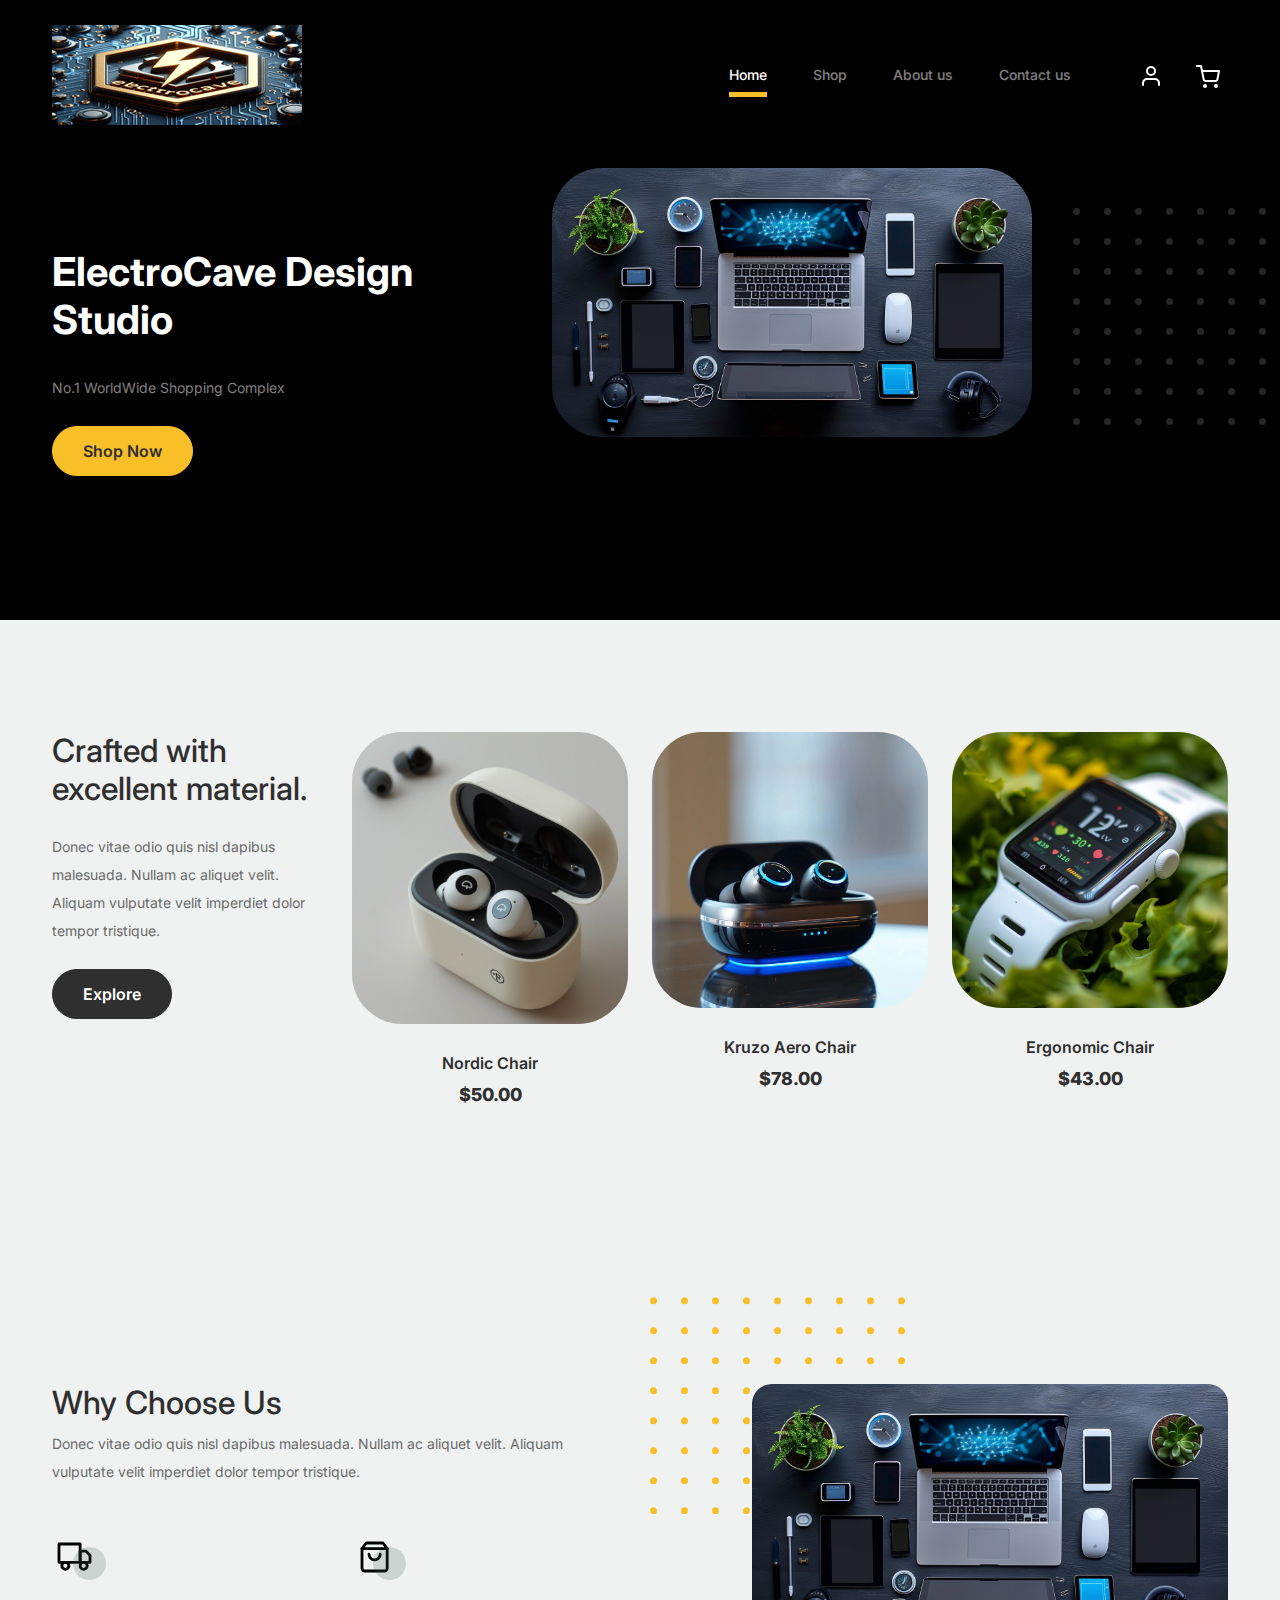
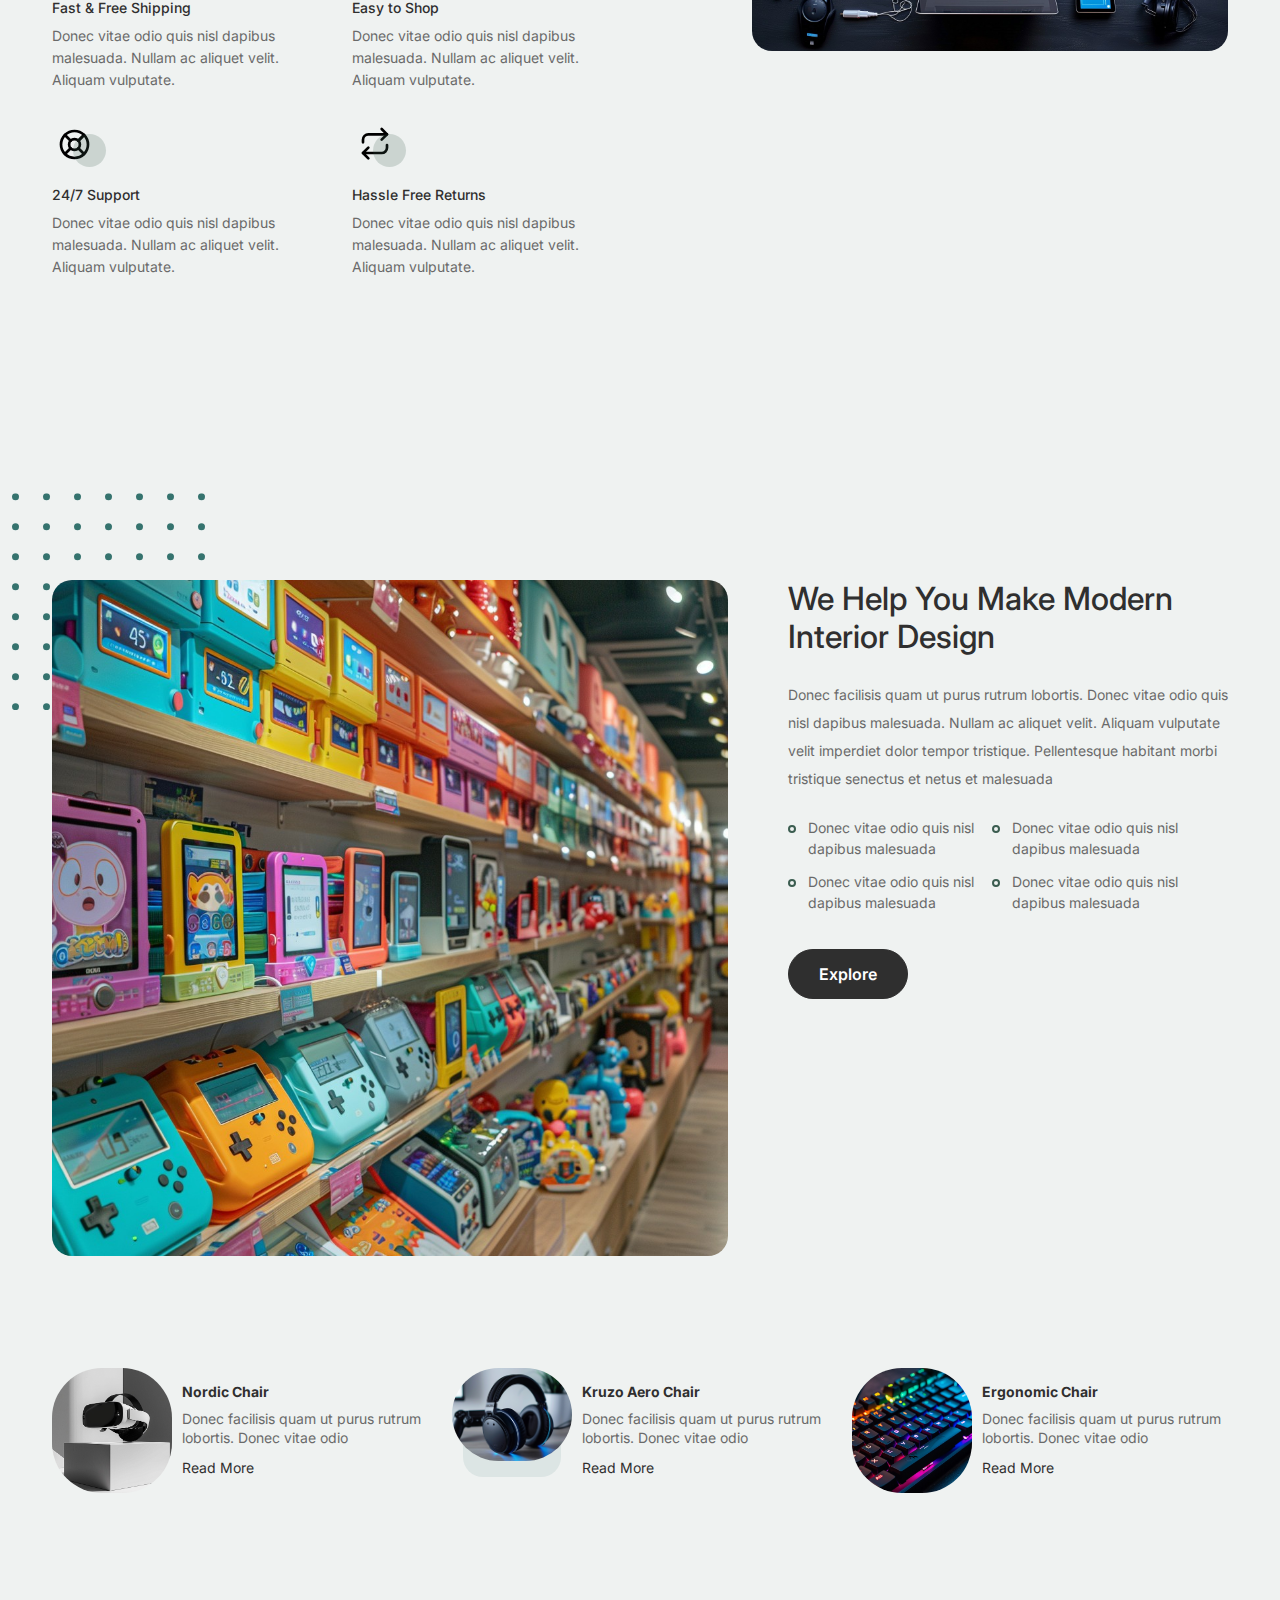
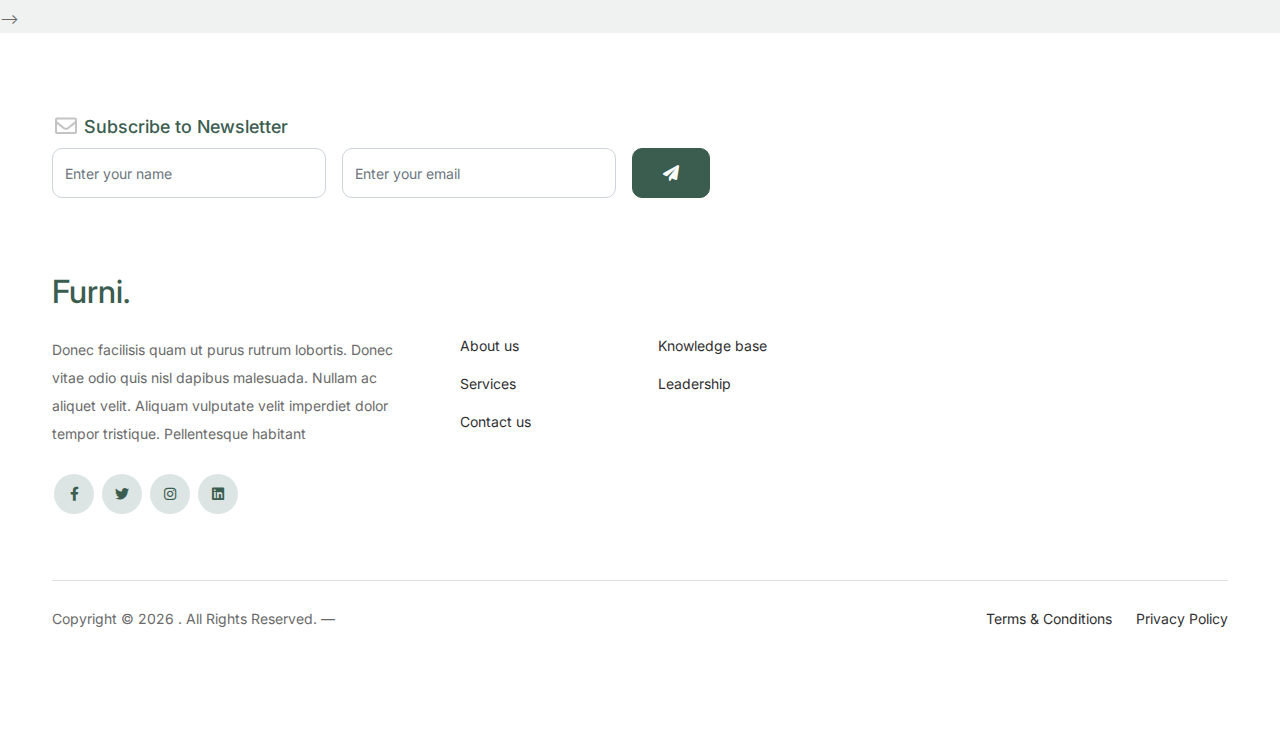
==== index.html @ b856b3a2 "New Commit" ====
<!DOCTYPE html>
<html lang="en">
  <head>
    <meta charset="utf-8" />
    <meta
      name="viewport"
      content="width=device-width, initial-scale=1, shrink-to-fit=no"
    />
    <meta name="author" content="Untree.co" />
    <link rel="shortcut icon" href="favicon.png" />

    <meta name="description" content="" />
    <meta name="keywords" content="bootstrap, bootstrap4" />

    <!-- Bootstrap CSS -->
    <link href="css/bootstrap.min.css" rel="stylesheet" />
    <link
      href="https://cdnjs.cloudflare.com/ajax/libs/font-awesome/6.0.0-beta3/css/all.min.css"
      rel="stylesheet"
    />
    <link href="css/tiny-slider.css" rel="stylesheet" />
    <link href="css/style.css" rel="stylesheet" />
    <title>
      Furni Free Bootstrap 5 Template for Furniture and Interior Design Websites
      by Untree.co
    </title>
  </head>

  <body>
    <!-- Start Header/Navigation -->
    <nav
      class="custom-navbar navbar navbar navbar-expand-md navbar-dark bg-white"
      arial-label="Furni navigation bar"
    >
      <div class="container">
        <a class="navbar-brand" href="index.html"
          ><img src="pimages/logo.gif" alt="logo"
        /></a>
        <!-- <a class="navbar-brand" href="index.html">Furni<span>.</span></a> -->

        <button
          class="navbar-toggler"
          type="button"
          data-bs-toggle="collapse"
          data-bs-target="#navbarsFurni"
          aria-controls="navbarsFurni"
          aria-expanded="false"
          aria-label="Toggle navigation"
        >
          <span class="navbar-toggler-icon"></span>
        </button>

        <div class="collapse navbar-collapse" id="navbarsFurni">
          <ul class="custom-navbar-nav navbar-nav ms-auto mb-2 mb-md-0">
            <li class="nav-item active">
              <a class="nav-link" href="index.html">Home</a>
            </li>
            <li><a class="nav-link" href="shop.html">Shop</a></li>
            <li><a class="nav-link" href="about.html">About us</a></li>

            <li><a class="nav-link" href="contact.html">Contact us</a></li>
          </ul>

          <ul class="custom-navbar-cta navbar-nav mb-2 mb-md-0 ms-5">
            <li>
              <a class="nav-link" href="login_signup.html"
                ><img src="images/user.svg"
              /></a>
            </li>
            <li>
              <a class="nav-link" href="cart.html"
                ><img src="images/cart.svg"
              /></a>
            </li>
          </ul>
        </div>
      </div>
    </nav>
    <!-- End Header/Navigation -->

    <!-- Start Hero Section -->
    <div class="hero">
      <div class="container">
        <div class="row justify-content-between">
          <div class="col-lg-5">
            <div class="intro-excerpt">
              <h1>ElectroCave <span clsas="d-block">Design Studio</span></h1>
              <p class="mb-4">No.1 WorldWide Shopping Complex</p>
              <p>
                <a href="shop.html" class="btn btn-secondary me-2">Shop Now</a>
                <!-- <a href="#" class="btn btn-white-outline">Explore</a> -->
              </p>
            </div>
          </div>
          <div class="col-lg-7">
            <div class="hero-img-wrap">
              <img
                src="pimages/StockCake-Tech Gadget Array_1724185219.jpg"
                class="img-fluid"
              />
            </div>
          </div>
        </div>
      </div>
    </div>
    <!-- End Hero Section -->

    <!-- Start Product Section -->
    <div class="product-section">
      <div class="container">
        <div class="row">
          <!-- Start Column 1 -->
          <div class="col-md-12 col-lg-3 mb-5 mb-lg-0">
            <h2 class="mb-4 section-title">Crafted with excellent material.</h2>
            <p class="mb-4">
              Donec vitae odio quis nisl dapibus malesuada. Nullam ac aliquet
              velit. Aliquam vulputate velit imperdiet dolor tempor tristique.
            </p>
            <p><a href="shop.html" class="btn">Explore</a></p>
          </div>
          <!-- End Column 1 -->

          <!-- Start Column 2 -->
          <div class="col-12 col-md-4 col-lg-3 mb-5 mb-md-0">
            <a class="product-item" href="cart.html">
              <img
                src="pimages/StockCake-Wireless Earbuds Open_1724185812.jpg"
                class="img-fluid product-thumbnail"
              />
              <h3 class="product-title">Nordic Chair</h3>
              <strong class="product-price">$50.00</strong>

              <span class="icon-cross">
                <img src="images/cross.svg" class="img-fluid" />
              </span>
            </a>
          </div>
          <!-- End Column 2 -->

          <!-- Start Column 3 -->
          <div class="col-12 col-md-4 col-lg-3 mb-5 mb-md-0">
            <a class="product-item" href="cart.html">
              <img
                src="pimages/StockCake-Wireless earbuds charging_1724185867.jpg"
                class="img-fluid product-thumbnail"
              />
              <h3 class="product-title">Kruzo Aero Chair</h3>
              <strong class="product-price">$78.00</strong>

              <span class="icon-cross">
                <img src="images/cross.svg" class="img-fluid" />
              </span>
            </a>
          </div>
          <!-- End Column 3 -->

          <!-- Start Column 4 -->
          <div class="col-12 col-md-4 col-lg-3 mb-5 mb-md-0">
            <a class="product-item" href="cart.html">
              <img
                src="pimages/StockCake-Smart Fitness Watch_1724185093.jpg"
                class="img-fluid product-thumbnail"
              />
              <h3 class="product-title">Ergonomic Chair</h3>
              <strong class="product-price">$43.00</strong>

              <span class="icon-cross">
                <img src="images/cross.svg" class="img-fluid" />
              </span>
            </a>
          </div>
          <!-- End Column 4 -->
        </div>
      </div>
    </div>
    <!-- End Product Section -->

    <!-- Start Why Choose Us Section -->
    <div class="why-choose-section">
      <div class="container">
        <div class="row justify-content-between">
          <div class="col-lg-6">
            <h2 class="section-title">Why Choose Us</h2>
            <p>
              Donec vitae odio quis nisl dapibus malesuada. Nullam ac aliquet
              velit. Aliquam vulputate velit imperdiet dolor tempor tristique.
            </p>

            <div class="row my-5">
              <div class="col-6 col-md-6">
                <div class="feature">
                  <div class="icon">
                    <img src="images/truck.svg" alt="Image" class="imf-fluid" />
                  </div>
                  <h3>Fast &amp; Free Shipping</h3>
                  <p>
                    Donec vitae odio quis nisl dapibus malesuada. Nullam ac
                    aliquet velit. Aliquam vulputate.
                  </p>
                </div>
              </div>

              <div class="col-6 col-md-6">
                <div class="feature">
                  <div class="icon">
                    <img src="images/bag.svg" alt="Image" class="imf-fluid" />
                  </div>
                  <h3>Easy to Shop</h3>
                  <p>
                    Donec vitae odio quis nisl dapibus malesuada. Nullam ac
                    aliquet velit. Aliquam vulputate.
                  </p>
                </div>
              </div>

              <div class="col-6 col-md-6">
                <div class="feature">
                  <div class="icon">
                    <img
                      src="images/support.svg"
                      alt="Image"
                      class="imf-fluid"
                    />
                  </div>
                  <h3>24/7 Support</h3>
                  <p>
                    Donec vitae odio quis nisl dapibus malesuada. Nullam ac
                    aliquet velit. Aliquam vulputate.
                  </p>
                </div>
              </div>

              <div class="col-6 col-md-6">
                <div class="feature">
                  <div class="icon">
                    <img
                      src="images/return.svg"
                      alt="Image"
                      class="imf-fluid"
                    />
                  </div>
                  <h3>Hassle Free Returns</h3>
                  <p>
                    Donec vitae odio quis nisl dapibus malesuada. Nullam ac
                    aliquet velit. Aliquam vulputate.
                  </p>
                </div>
              </div>
            </div>
          </div>

          <div class="col-lg-5">
            <div class="img-wrap">
              <img
                src="pimages/StockCake-Tech Gadget Array_1724185219.jpg"
                alt="Image"
                class="img-fluid"
              />
            </div>
          </div>
        </div>
      </div>
    </div>
    <!-- End Why Choose Us Section -->

    <!-- Start We Help Section -->
    <div class="we-help-section">
      <div class="container">
        <div class="row justify-content-between">
          <div class="col-lg-7 mb-5 mb-lg-0">
            <div class="imgs-grid">
              <div class="grid grid-1">
                <img
                  src="pimages/StockCake-Colorful game consoles_1724185788.jpg"
                  alt="Untree.co"
                />
              </div>
              <!-- <div class="grid grid-2"><img src="pimages/StockCake-Gamer's Paradise Setup_1724186445.jpg" alt="Untree.co"></div> -->
              <!-- <div class="grid grid-3"><img src="" alt="Untree.co"></div> -->
            </div>
          </div>
          <div class="col-lg-5 ps-lg-5">
            <h2 class="section-title mb-4">
              We Help You Make Modern Interior Design
            </h2>
            <p>
              Donec facilisis quam ut purus rutrum lobortis. Donec vitae odio
              quis nisl dapibus malesuada. Nullam ac aliquet velit. Aliquam
              vulputate velit imperdiet dolor tempor tristique. Pellentesque
              habitant morbi tristique senectus et netus et malesuada
            </p>

            <ul class="list-unstyled custom-list my-4">
              <li>Donec vitae odio quis nisl dapibus malesuada</li>
              <li>Donec vitae odio quis nisl dapibus malesuada</li>
              <li>Donec vitae odio quis nisl dapibus malesuada</li>
              <li>Donec vitae odio quis nisl dapibus malesuada</li>
            </ul>
            <p><a herf="#" class="btn">Explore</a></p>
          </div>
        </div>
      </div>
    </div>
    <!-- End We Help Section -->

    <!-- Start Popular Product -->
    <div class="popular-product">
      <div class="container relative">
        <div class="row">
          <div class="col-12 col-md-6 col-lg-4 mb-4 mb-lg-0">
            <div class="product-item-sm d-flex">
              <div class="thumbnail">
                <img
                  src="pimages/StockCake-Sleek VR Headset_1724185295.jpg"
                  alt="Image"
                  class="img-fluid"
                />
              </div>
              <div class="pt-3">
                <h3>Nordic Chair</h3>
                <p>
                  Donec facilisis quam ut purus rutrum lobortis. Donec vitae
                  odio
                </p>
                <p><a href="#">Read More</a></p>
              </div>
            </div>
          </div>

          <div class="col-12 col-md-6 col-lg-4 mb-4 mb-lg-0">
            <div class="product-item-sm d-flex">
              <div class="thumbnail">
                <img
                  src="pimages/StockCake-Sleek Gaming Headset_1724185320.jpg"
                  alt="Image"
                  class="img-fluid"
                />
              </div>
              <div class="pt-3">
                <h3>Kruzo Aero Chair</h3>
                <p>
                  Donec facilisis quam ut purus rutrum lobortis. Donec vitae
                  odio
                </p>
                <p><a href="#">Read More</a></p>
              </div>
            </div>
          </div>

          <div class="col-12 col-md-6 col-lg-4 mb-4 mb-lg-0">
            <div class="product-item-sm d-flex">
              <div class="thumbnail">
                <img
                  src="pimages/StockCake-Illuminated Gaming Keyboard_1724186081.jpg"
                  alt="Image"
                  class="img-fluid"
                />
              </div>
              <div class="pt-3">
                <h3>Ergonomic Chair</h3>
                <p>
                  Donec facilisis quam ut purus rutrum lobortis. Donec vitae
                  odio
                </p>
                <p><a href="#">Read More</a></p>
              </div>
            </div>
          </div>
        </div>
      </div>
    </div>
    <!-- End Popular Product -->

    <!-- Start Testimonial Slider -->
    <!-- <div class="testimonial-section">
		<div class="container">
			<div class="row">
				<div class="col-lg-7 mx-auto text-center">
					<h2 class="section-title">Testimonials</h2>
				</div>
			</div>

			<div class="row justify-content-center">
				<div class="col-lg-12">
					<div class="testimonial-slider-wrap text-center">

						<div id="testimonial-nav">
							<span class="prev" data-controls="prev"><span class="fa fa-chevron-left"></span></span>
							<span class="next" data-controls="next"><span class="fa fa-chevron-right"></span></span>
						</div>

						<div class="testimonial-slider">

							<div class="item">
								<div class="row justify-content-center">
									<div class="col-lg-8 mx-auto">

										<div class="testimonial-block text-center">
											<blockquote class="mb-5">
												<p>&ldquo;Donec facilisis quam ut purus rutrum lobortis. Donec vitae
													odio quis nisl dapibus malesuada. Nullam ac aliquet velit. Aliquam
													vulputate velit imperdiet dolor tempor tristique. Pellentesque
													habitant morbi tristique senectus et netus et malesuada fames ac
													turpis egestas. Integer convallis volutpat dui quis
													scelerisque.&rdquo;</p>
											</blockquote>

											<div class="author-info">
												<div class="author-pic">
													<img src="images/person-1.png" alt="Maria Jones" class="img-fluid">
												</div>
												<h3 class="font-weight-bold">Maria Jones</h3>
												<span class="position d-block mb-3">CEO, Co-Founder, XYZ Inc.</span>
											</div>
										</div>

									</div>
								</div>
							</div>
							<!- END item -->
    <!-- 
							<div class="item">
								<div class="row justify-content-center">
									<div class="col-lg-8 mx-auto">

										<div class="testimonial-block text-center">
											<blockquote class="mb-5">
												<p>&ldquo;Donec facilisis quam ut purus rutrum lobortis. Donec vitae
													odio quis nisl dapibus malesuada. Nullam ac aliquet velit. Aliquam
													vulputate velit imperdiet dolor tempor tristique. Pellentesque
													habitant morbi tristique senectus et netus et malesuada fames ac
													turpis egestas. Integer convallis volutpat dui quis
													scelerisque.&rdquo;</p>
											</blockquote>

											<div class="author-info">
												<div class="author-pic">
													<img src="images/person-1.png" alt="Maria Jones" class="img-fluid">
												</div>
												<h3 class="font-weight-bold">Maria Jones</h3>
												<span class="position d-block mb-3">CEO, Co-Founder, XYZ Inc.</span>
											</div>
										</div>

									</div>
								</div>
							</div>
							<!- END item -->

    <!-- <div class="item">
								<div class="row justify-content-center">
									<div class="col-lg-8 mx-auto">

										<div class="testimonial-block text-center">
											<blockquote class="mb-5">
												<p>&ldquo;Donec facilisis quam ut purus rutrum lobortis. Donec vitae
													odio quis nisl dapibus malesuada. Nullam ac aliquet velit. Aliquam
													vulputate velit imperdiet dolor tempor tristique. Pellentesque
													habitant morbi tristique senectus et netus et malesuada fames ac
													turpis egestas. Integer convallis volutpat dui quis
													scelerisque.&rdquo;</p>
											</blockquote> -->

    <!-- <div class="author-info">
												<div class="author-pic">
													<img src="images/person-1.png" alt="Maria Jones" class="img-fluid">
												</div>
												<h3 class="font-weight-bold">Maria Jones</h3>
												<span class="position d-block mb-3">CEO, Co-Founder, XYZ Inc.</span>
											</div>
										</div>

									</div>
								</div>
							</div>
							<!- END item -->

    <!-- </div>

					</div>
				</div>
			</div>
		</div>
	</div>
	<!- End Testimonial Slider -->

    <!-- Start Blog Section -->
    <!-- <div class="blog-section">
		<div class="container">
			<div class="row mb-5">
				<div class="col-md-6"> -->
    <!-- <h2 class="section-title">Recent Blog</h2>
				</div> -->
    <!-- <div class="col-md-6 text-start text-md-end"> -->
    <!-- <a href="#" class="more">View All Posts</a> -->
    <!-- </div> -->
    <!-- </div> -->
    -->

    <!-- <div class="row"> -->
    <!--  -->
    <!-- <div class="col-12 col-sm-6 col-md-4 mb-4 mb-md-0"> -->
    <!-- <div class="post-entry"> -->
    <!-- <a href="#" class="post-thumbnail"><img src="images/post-1.jpg" alt="Image" -->
    <!-- class="img-fluid"></a> -->
    <!-- <div class="post-content-entry"> -->
    <!-- <h3><a href="#">First Time Home Owner Ideas</a></h3> -->
    <!-- <div class="meta"> -->
    <!-- <span>by <a href="#">Kristin Watson</a></span> <span>on <a href="#">Dec 19, -->
    <!-- 2021</a></span> -->
    <!-- </div> -->
    <!-- </div> -->
    <!-- </div> -->
    <!-- </div> -->

    <!-- <div class="col-12 col-sm-6 col-md-4 mb-4 mb-md-0"> -->
    <!-- <div class="post-entry"> -->
    <!-- <a href="#" class="post-thumbnail"><img src="images/post-2.jpg" alt="Image" -->
    <!-- class="img-fluid"></a> -->
    <!-- <div class="post-content-entry"> -->
    <!-- <h3><a href="#">How To Keep Your Furniture Clean</a></h3> -->
    <!-- <div class="meta"> -->
    <!-- <span>by <a href="#">Robert Fox</a></span> <span>on <a href="#">Dec 15, 2021</a></span> -->
    <!-- </div> -->
    <!-- </div> -->
    <!-- </div> -->
    <!-- </div> -->

    <!-- <div class="col-12 col-sm-6 col-md-4 mb-4 mb-md-0"> -->
    <!-- <div class="post-entry"> -->
    <!-- <a href="#" class="post-thumbnail"><img src="images/post-3.jpg" alt="Image" -->
    <!-- class="img-fluid"></a> -->
    <!-- <div class="post-content-entry"> -->
    <!-- <h3><a href="#">Small Space Furniture Apartment Ideas</a></h3> -->
    <!-- <div class="meta"> -->
    <!-- <span>by <a href="#">Kristin Watson</a></span> <span>on <a href="#">Dec 12, -->
    <!-- 2021</a></span> -->
    <!-- </div> -->
    <!-- </div> -->
    <!-- </div> -->
    <!-- </div> -->

    <!-- </div> -->
    <!-- </div> -->
    <!-- </div>  -->
    <!-- End Blog Section  -->

    <!-- Start Footer Section -->
    <footer class="footer-section">
      <div class="container">
        <!-- <div class="sofa-img">
				<img src="" alt="Image" class="img-fluid">
			</div>  -->

        <div class="row">
          <div class="col-lg-12">
            <div class="subscription-form">
              <h3 class="d-flex align-items-center">
                <span class="me-1"
                  ><img
                    src="images/envelope-outline.svg"
                    alt="Image"
                    class="img-fluid" /></span
                ><span>Subscribe to Newsletter</span>
              </h3>

              <form action="#" class="row g-3">
                <div class="col-auto">
                  <input
                    type="text"
                    class="form-control"
                    placeholder="Enter your name"
                  />
                </div>
                <div class="col-auto">
                  <input
                    type="email"
                    class="form-control"
                    placeholder="Enter your email"
                  />
                </div>
                <div class="col-auto">
                  <button class="btn btn-primary">
                    <span class="fa fa-paper-plane"></span>
                  </button>
                </div>
              </form>
            </div>
          </div>
        </div>

        <div class="row g-5 mb-5">
          <div class="col-lg-4">
            <div class="mb-4 footer-logo-wrap">
              <a href="#" class="footer-logo">Furni<span>.</span></a>
            </div>
            <p class="mb-4">
              Donec facilisis quam ut purus rutrum lobortis. Donec vitae odio
              quis nisl dapibus malesuada. Nullam ac aliquet velit. Aliquam
              vulputate velit imperdiet dolor tempor tristique. Pellentesque
              habitant
            </p>

            <ul class="list-unstyled custom-social">
              <li>
                <a href="#"><span class="fa fa-brands fa-facebook-f"></span></a>
              </li>
              <li>
                <a href="#"><span class="fa fa-brands fa-twitter"></span></a>
              </li>
              <li>
                <a href="#"><span class="fa fa-brands fa-instagram"></span></a>
              </li>
              <li>
                <a href="#"><span class="fa fa-brands fa-linkedin"></span></a>
              </li>
            </ul>
          </div>

          <div class="col-lg-8">
            <div class="row links-wrap">
              <div class="col-6 col-sm-12 col-md-3">
                <ul class="list-unstyled">
                  <li><a href="about.html">About us</a></li>
                  <li><a href="#">Services</a></li>

                  <li><a href="contact.html">Contact us</a></li>
                </ul>
              </div>

              <div class="col-6 col-sm-12 col-md-3">
                <ul class="list-unstyled">
                  <li><a href="#">Knowledge base</a></li>
                  <li><a href="#">Leadership</a></li>
                </ul>
              </div>

              <!-- <div class="col-6 col-sm-6 col-md-3">
							<ul class="list-unstyled">
								 <li><a href="#">Nordic Chair</a></li> -->
              <!-- <li><a href="#">Kruzo Aero</a></li> -->
              <!-- <li><a href="#">Ergonomic Chair</a></li> -->
              <!-- </ul> -->
              <!-- </div> -->
            </div>
          </div>
        </div>

        <div class="border-top copyright">
          <div class="row pt-4">
            <div class="col-lg-6">
              <p class="mb-2 text-center text-lg-start">
                Copyright &copy;
                <script>
                  document.write(new Date().getFullYear());
                </script>
                . All Rights Reserved. &mdash;
                <!-- Designed with love by <a href="https://untree.co">Untree.co</a> Distributed By <a
								hreff="https://themewagon.com">ThemeWagon</a> -->
                <!-- License information: https://untree.co/license/ -->
              </p>
            </div>

            <div class="col-lg-6 text-center text-lg-end">
              <ul class="list-unstyled d-inline-flex ms-auto">
                <li class="me-4">
                  <a href="terms_conditions.html">Terms &amp; Conditions</a>
                </li>
                <li><a href="privacy_policy.html">Privacy Policy</a></li>
              </ul>
            </div>
          </div>
        </div>
      </div>
    </footer>
    <!-- End Footer Section -->

    <script src="js/bootstrap.bundle.min.js"></script>
    <script src="js/tiny-slider.js"></script>
    <script src="js/custom.js"></script>
    <script src="js/update-cart-summary.js"></script>
    <script src="js/cart-updates.js"></script>
    <script src="js/recommended-products.js"></script>
    <script src="js/promo-codes.js"></script>
    <script src="js/saved-for-later.js"></script>
    <script src="js/estimate-shipping-cost.js"></script>
  </body>
</html>
---- css/tiny-slider.css ----
.tns-outer{padding:0 !important}.tns-outer [hidden]{display:none !important}.tns-outer [aria-controls],.tns-outer [data-action]{cursor:pointer}.tns-slider{-webkit-transition:all 0s;-moz-transition:all 0s;transition:all 0s}.tns-slider>.tns-item{-webkit-box-sizing:border-box;-moz-box-sizing:border-box;box-sizing:border-box}.tns-horizontal.tns-subpixel{white-space:nowrap}.tns-horizontal.tns-subpixel>.tns-item{display:inline-block;vertical-align:top;white-space:normal}.tns-horizontal.tns-no-subpixel:after{content:'';display:table;clear:both}.tns-horizontal.tns-no-subpixel>.tns-item{float:left}.tns-horizontal.tns-carousel.tns-no-subpixel>.tns-item{margin-right:-100%}.tns-no-calc{position:relative;left:0}.tns-gallery{position:relative;left:0;min-height:1px}.tns-gallery>.tns-item{position:absolute;left:-100%;-webkit-transition:transform 0s, opacity 0s;-moz-transition:transform 0s, opacity 0s;transition:transform 0s, opacity 0s}.tns-gallery>.tns-slide-active{position:relative;left:auto !important}.tns-gallery>.tns-moving{-webkit-transition:all 0.25s;-moz-transition:all 0.25s;transition:all 0.25s}.tns-autowidth{display:inline-block}.tns-lazy-img{-webkit-transition:opacity 0.6s;-moz-transition:opacity 0.6s;transition:opacity 0.6s;opacity:0.6}.tns-lazy-img.tns-complete{opacity:1}.tns-ah{-webkit-transition:height 0s;-moz-transition:height 0s;transition:height 0s}.tns-ovh{overflow:hidden}.tns-visually-hidden{position:absolute;left:-10000em}.tns-transparent{opacity:0;visibility:hidden}.tns-fadeIn{opacity:1;filter:alpha(opacity=100);z-index:0}.tns-normal,.tns-fadeOut{opacity:0;filter:alpha(opacity=0);z-index:-1}.tns-vpfix{white-space:nowrap}.tns-vpfix>div,.tns-vpfix>li{display:inline-block}.tns-t-subp2{margin:0 auto;width:310px;position:relative;height:10px;overflow:hidden}.tns-t-ct{width:2333.3333333%;width:-webkit-calc(100% * 70 / 3);width:-moz-calc(100% * 70 / 3);width:calc(100% * 70 / 3);position:absolute;right:0}.tns-t-ct:after{content:'';display:table;clear:both}.tns-t-ct>div{width:1.4285714%;width:-webkit-calc(100% / 70);width:-moz-calc(100% / 70);width:calc(100% / 70);height:10px;float:left}

/*# sourceMappingURL=sourcemaps/tiny-slider.css.map */
---- css/style.css ----
@import url("https://fonts.googleapis.com/css2?family=Inter:wght@400;500;600;700;800&display=swap");

body {
  overflow-x: hidden;
  position: relative;
  margin: auto;

}

body {
  font-family: "Inter", sans-serif;
  font-weight: 400;
  line-height: 28px;
  color: #6a6a6a;
  font-size: 14px;
  background-color: #eff2f1;
}

.form-container {
  background-image: url('/images/furniture03.jpg');
}

a {
  text-decoration: none;
  -webkit-transition: .3s all ease;
  -o-transition: .3s all ease;
  transition: .3s all ease;
  color: #2f2f2f;
  text-decoration: underline;
}

a:hover {
  color: #2f2f2f;
  text-decoration: none;
}

a.more {
  font-weight: 600;
}

.custom-navbar {
  background: #000000 !important;
  padding-top: 20px;
  padding-bottom: 20px;
}

.custom-navbar .navbar-brand {
  font-size: 32px;
  font-weight: 600;
}

.custom-navbar .navbar-brand>span {
  opacity: .4;
}

.custom-navbar .navbar-toggler {
  border-color: transparent;
}

.custom-navbar .navbar-toggler:active,
.custom-navbar .navbar-toggler:focus {
  -webkit-box-shadow: none;
  box-shadow: none;
  outline: none;
}

@media (min-width: 992px) {
  .custom-navbar .custom-navbar-nav li {
    margin-left: 15px;
    margin-right: 15px;
  }
}

.custom-navbar .custom-navbar-nav li a {
  font-weight: 500;
  color: #fff9f9 !important;
  opacity: .5;
  -webkit-transition: .3s all ease;
  -o-transition: .3s all ease;
  transition: .3s all ease;
  position: relative;
}

@media (min-width: 768px) {
  .custom-navbar .custom-navbar-nav li a:before {
    content: "";
    position: absolute;
    bottom: 0;
    left: 8px;
    right: 8px;
    background: #f9bf29;
    height: 5px;
    opacity: 1;
    visibility: visible;
    width: 0;
    -webkit-transition: .15s all ease-out;
    -o-transition: .15s all ease-out;
    transition: .15s all ease-out;
  }
}

.custom-navbar .custom-navbar-nav li a:hover {
  opacity: 1;
}

.custom-navbar .custom-navbar-nav li a:hover:before {
  width: calc(100% - 16px);
}

.custom-navbar .custom-navbar-nav li.active a {
  opacity: 1;
}

.custom-navbar .custom-navbar-nav li.active a:before {
  width: calc(100% - 16px);
}

.custom-navbar .custom-navbar-cta {
  margin-left: 0 !important;
  -webkit-box-orient: horizontal;
  -webkit-box-direction: normal;
  -ms-flex-direction: row;
  flex-direction: row;
}

@media (max-width: 767px) {
  .product-thumbnail img {
    width: 50px;
    height: auto;
  }

  .product-name h2 {
    font-size: 14px;
  }

  .input-group {
    max-width: 80px;
  }

  .table-responsive {
    overflow-x: auto;
  }
}


@media (min-width: 768px) {
  .custom-navbar .custom-navbar-cta {
    margin-left: 40px !important;
  }
}

@media (max-width: 768px) {
  .cart-table {
    width: 100%;
  }

  .cart-summary {
    font-size: 14px;
  }
}


.custom-navbar .custom-navbar-cta li {
  margin-left: 0px;
  margin-right: 0px;
}

.custom-navbar .custom-navbar-cta li:first-child {
  margin-right: 20px;
}

.hero {
  background: #000000;
  padding: calc(4rem - 30px) 0 0rem 0;
}

.hero-shop {
  background: #000000;
  padding: calc(4rem - 30px) 0 0rem 0;
  background-image: url(/pimages/StockCake-Tech\ Gadget\ Array_1724185219.jpg);
  /* background-image: url(/pimages/tablet-4435873.jpg); */
  background-repeat: no-repeat;

  background-position: center;
  background-size: cover;
  background-attachment: fixed;
  height: 60vh;
}

.hero-terms {
  background: #000000;
  padding: calc(4rem - 30px) 0 0rem 0;
  background-image: url(/pimages/tablet-4435873.jpg);
  background-repeat: no-repeat;

  background-position: center;
  background-size: cover;
  background-attachment: fixed;
  height: 60vh;
}

.hero-privacy {
  background: #000000;
  padding: calc(4rem - 30px) 0 0rem 0;
  background-image: url(/pimages/privacy-policy-538719.jpg);
  background-repeat: no-repeat;

  background-position: center;
  background-size: cover;
  background-attachment: fixed;
  height: 60vh;
}

@media (min-width: 768px) {
  .hero {
    padding: calc(4rem - 30px) 0 4rem 0;
  }
}

@media (min-width: 992px) {
  .hero {
    padding: calc(8rem - 30px) 0 8rem 0;
  }
}

.hero .intro-excerpt {
  position: relative;
  z-index: 4;
}

@media (min-width: 992px) {
  .hero .intro-excerpt {
    max-width: 450px;
  }
}

.hero h1 {
  font-weight: 700;
  color: #ffffff;
  margin-bottom: 30px;
}

@media (min-width: 1400px) {
  .hero h1 {
    font-size: 54px;
  }
}

.hero p {
  color: rgba(255, 255, 255, 0.5);
  margin-botom: 30px;
}

.hero .hero-img-wrap {
  position: relative;
}

.hero .hero-img-wrap img {
  position: relative;
  top: 0px;
  right: 0px;
  z-index: 2;
  max-width: 480px;
  left: -20px;
}

@media (min-width: 768px) {
  .hero .hero-img-wrap img {
    right: 0px;
    left: -100px;
  }
}

@media (min-width: 992px) {
  .hero .hero-img-wrap img {
    left: 0px;
    top: -80px;
    position: absolute;
    right: -50px;
  }
}

@media (min-width: 1200px) {
  .hero .hero-img-wrap img {
    left: 0px;
    top: -80px;
    right: -100px;
  }
}

.hero .hero-img-wrap:after {
  content: "";
  position: absolute;
  width: 255px;
  height: 217px;
  background-image: url("../images/dots-light.svg");
  background-size: contain;
  background-repeat: no-repeat;
  right: -100px;
  top: -0px;
}

@media (min-width: 1200px) {
  .hero .hero-img-wrap:after {
    top: -40px;
  }
}

.btn {
  font-weight: 600;
  padding: 12px 30px;
  border-radius: 30px;
  color: #ffffff;
  background: #2f2f2f;
  border-color: #2f2f2f;
}

.btn:hover {
  color: #ffffff;
  background: #222222;
  border-color: #222222;
}

.btn:active,
.btn:focus {
  outline: none !important;
  -webkit-box-shadow: none;
  box-shadow: none;
}

.btn.btn-primary {
  background: #3b5d50;
  border-color: #3b5d50;
}

.btn.btn-primary:hover {
  background: #314d43;
  border-color: #314d43;
}

.btn.btn-secondary {
  color: #2f2f2f;
  background: #f9bf29;
  border-color: #f9bf29;
}

.btn.btn-secondary:hover {
  background: #f8b810;
  border-color: #f8b810;
}

.btn.btn-white-outline {
  background: transparent;
  border-width: 2px;
  border-color: rgba(255, 255, 255, 0.3);
}

.btn.btn-white-outline:hover {
  border-color: white;
  color: #ffffff;
}

.section-title {
  color: #2f2f2f;
}

.product-section {
  padding: 7rem 0;
}

.product-section .product-item {
  text-align: center;
  text-decoration: none;
  display: block;
  position: relative;
  padding-bottom: 50px;
  cursor: pointer;
}

.product-section .product-item .product-thumbnail {
  margin-bottom: 30px;
  position: relative;
  top: 0;
  -webkit-transition: .3s all ease;
  -o-transition: .3s all ease;
  transition: .3s all ease;
}

.product-section .product-item h3 {
  font-weight: 600;
  font-size: 16px;
}

.product-section .product-item strong {
  font-weight: 800 !important;
  font-size: 18px !important;
}

.product-section .product-item h3,
.product-section .product-item strong {
  color: #2f2f2f;
  text-decoration: none;
}

.product-section .product-item .icon-cross {
  position: absolute;
  width: 35px;
  height: 35px;
  display: inline-block;
  background: #2f2f2f;
  bottom: 15px;
  left: 50%;
  -webkit-transform: translateX(-50%);
  -ms-transform: translateX(-50%);
  transform: translateX(-50%);
  margin-bottom: -17.5px;
  border-radius: 50%;
  opacity: 0;
  visibility: hidden;
  -webkit-transition: .3s all ease;
  -o-transition: .3s all ease;
  transition: .3s all ease;
}

.product-section .product-item .icon-cross img {
  position: absolute;
  left: 50%;
  top: 50%;
  -webkit-transform: translate(-50%, -50%);
  -ms-transform: translate(-50%, -50%);
  transform: translate(-50%, -50%);
}

.product-section .product-item:before {
  bottom: 0;
  left: 0;
  right: 0;
  position: absolute;
  content: "";
  background: #dce5e4;
  height: 0%;
  z-index: -1;
  border-radius: 10px;
  -webkit-transition: .3s all ease;
  -o-transition: .3s all ease;
  transition: .3s all ease;
}

.product-section .product-item:hover .product-thumbnail {
  top: -25px;
}

.product-section .product-item:hover .icon-cross {
  bottom: 0;
  opacity: 1;
  visibility: visible;
}

.product-section .product-item:hover:before {
  height: 70%;
}

.why-choose-section {
  padding: 7rem 0;
}

.why-choose-section .img-wrap {
  position: relative;
}

.why-choose-section .img-wrap:before {
  position: absolute;
  content: "";
  width: 255px;
  height: 217px;
  background-image: url("../images/dots-yellow.svg");
  background-repeat: no-repeat;
  background-size: contain;
  -webkit-transform: translate(-40%, -40%);
  -ms-transform: translate(-40%, -40%);
  transform: translate(-40%, -40%);
  z-index: -1;
}

.why-choose-section .img-wrap img {
  border-radius: 20px;
}

.feature {
  margin-bottom: 30px;
}

.feature .icon {
  display: inline-block;
  position: relative;
  margin-bottom: 20px;
}

.feature .icon:before {
  content: "";
  width: 33px;
  height: 33px;
  position: absolute;
  background: rgba(59, 93, 80, 0.2);
  border-radius: 50%;
  right: -8px;
  bottom: 0;
}

.feature h3 {
  font-size: 14px;
  color: #2f2f2f;
}

.feature p {
  font-size: 14px;
  line-height: 22px;
  color: #6a6a6a;
}

.we-help-section {
  padding: 7rem 0;
}

/* .we-help-section .imgs-grid {
  display: -ms-grid;
  display: grid;
  -ms-grid-columns: (1fr)[27];
  grid-template-columns: repeat(27, 1fr);
  position: relative;
} */

.we-help-section .imgs-grid:before {
  position: absolute;
  content: "";
  width: 255px;
  height: 217px;
  background-image: url("../images/dots-green.svg");
  background-size: contain;
  background-repeat: no-repeat;
  -webkit-transform: translate(-40%, -40%);
  -ms-transform: translate(-40%, -40%);
  transform: translate(-40%, -40%);
  z-index: -1;
}

.we-help-section .imgs-grid .grid {
  position: relative;
}

.we-help-section .imgs-grid .grid img {
  border-radius: 20px;
  max-width: 100%;
}

.we-help-section .imgs-grid .grid.grid-1 {
  -ms-grid-column: 1;
  -ms-grid-column-span: 18;
  grid-column: 1 / span 18;
  -ms-grid-row: 1;
  -ms-grid-row-span: 27;
  grid-row: 1 / span 27;
}

.we-help-section .imgs-grid .grid.grid-2 {
  -ms-grid-column: 19;
  -ms-grid-column-span: 27;
  grid-column: 19 / span 27;
  -ms-grid-row: 1;
  -ms-grid-row-span: 5;
  grid-row: 1 / span 5;
  padding-left: 20px;
}

.we-help-section .imgs-grid .grid.grid-3 {
  -ms-grid-column: 14;
  -ms-grid-column-span: 16;
  grid-column: 14 / span 16;
  -ms-grid-row: 6;
  -ms-grid-row-span: 27;
  grid-row: 6 / span 27;
  padding-top: 20px;
}

.custom-list {
  width: 100%;
}

.custom-list li {
  display: inline-block;
  width: calc(50% - 20px);
  margin-bottom: 12px;
  line-height: 1.5;
  position: relative;
  padding-left: 20px;
}

.custom-list li:before {
  content: "";
  width: 8px;
  height: 8px;
  border-radius: 50%;
  border: 2px solid #3b5d50;
  position: absolute;
  left: 0;
  top: 8px;
}

.popular-product {
  padding: 0 0 7rem 0;
}

.popular-product .product-item-sm h3 {
  font-size: 14px;
  font-weight: 700;
  color: #2f2f2f;
}

.popular-product .product-item-sm a {
  text-decoration: none;
  color: #2f2f2f;
  -webkit-transition: .3s all ease;
  -o-transition: .3s all ease;
  transition: .3s all ease;
}

.popular-product .product-item-sm a:hover {
  color: rgba(47, 47, 47, 0.5);
}

.popular-product .product-item-sm p {
  line-height: 1.4;
  margin-bottom: 10px;
  font-size: 14px;
}

.popular-product .product-item-sm .thumbnail {
  margin-right: 10px;
  -webkit-box-flex: 0;
  -ms-flex: 0 0 120px;
  flex: 0 0 120px;
  position: relative;
}

.popular-product .product-item-sm .thumbnail:before {
  content: "";
  position: absolute;
  border-radius: 20px;
  background: #dce5e4;
  width: 98px;
  height: 98px;
  top: 50%;
  left: 50%;
  -webkit-transform: translate(-50%, -50%);
  -ms-transform: translate(-50%, -50%);
  transform: translate(-50%, -50%);
  z-index: -1;
}

.testimonial-section {
  padding: 3rem 0 7rem 0;
}

.testimonial-slider-wrap {
  position: relative;
}

.testimonial-slider-wrap .tns-inner {
  padding-top: 30px;
}

.testimonial-slider-wrap .item .testimonial-block blockquote {
  font-size: 16px;
}

@media (min-width: 768px) {
  .testimonial-slider-wrap .item .testimonial-block blockquote {
    line-height: 32px;
    font-size: 18px;
  }
}

.testimonial-slider-wrap .item .testimonial-block .author-info .author-pic {
  margin-bottom: 20px;
}

.testimonial-slider-wrap .item .testimonial-block .author-info .author-pic img {
  max-width: 80px;
  border-radius: 50%;
}

.testimonial-slider-wrap .item .testimonial-block .author-info h3 {
  font-size: 14px;
  font-weight: 700;
  color: #2f2f2f;
  margin-bottom: 0;
}

.testimonial-slider-wrap #testimonial-nav {
  position: absolute;
  top: 50%;
  z-index: 99;
  width: 100%;
  display: none;
}

@media (min-width: 768px) {
  .testimonial-slider-wrap #testimonial-nav {
    display: block;
  }
}

.testimonial-slider-wrap #testimonial-nav>span {
  cursor: pointer;
  position: absolute;
  width: 58px;
  height: 58px;
  line-height: 58px;
  border-radius: 50%;
  background: rgba(59, 93, 80, 0.1);
  color: #2f2f2f;
  -webkit-transition: .3s all ease;
  -o-transition: .3s all ease;
  transition: .3s all ease;
}

.testimonial-slider-wrap #testimonial-nav>span:hover {
  background: #3b5d50;
  color: #ffffff;
}

.testimonial-slider-wrap #testimonial-nav .prev {
  left: -10px;
}

.testimonial-slider-wrap #testimonial-nav .next {
  right: 0;
}

.testimonial-slider-wrap .tns-nav {
  position: absolute;
  bottom: -50px;
  left: 50%;
  -webkit-transform: translateX(-50%);
  -ms-transform: translateX(-50%);
  transform: translateX(-50%);
}

.testimonial-slider-wrap .tns-nav button {
  background: none;
  border: none;
  display: inline-block;
  position: relative;
  width: 0 !important;
  height: 7px !important;
  margin: 2px;
}

.testimonial-slider-wrap .tns-nav button:active,
.testimonial-slider-wrap .tns-nav button:focus,
.testimonial-slider-wrap .tns-nav button:hover {
  outline: none;
  -webkit-box-shadow: none;
  box-shadow: none;
  background: none;
}

.testimonial-slider-wrap .tns-nav button:before {
  display: block;
  width: 7px;
  height: 7px;
  left: 0;
  top: 0;
  position: absolute;
  content: "";
  border-radius: 50%;
  -webkit-transition: .3s all ease;
  -o-transition: .3s all ease;
  transition: .3s all ease;
  background-color: #d6d6d6;
}

.testimonial-slider-wrap .tns-nav button:hover:before,
.testimonial-slider-wrap .tns-nav button.tns-nav-active:before {
  background-color: #3b5d50;
}

.before-footer-section {
  padding: 7rem 0 12rem 0 !important;
}

.blog-section {
  padding: 7rem 0 12rem 0;
}

.blog-section .post-entry a {
  text-decoration: none;
}

.blog-section .post-entry .post-thumbnail {
  display: block;
  margin-bottom: 20px;
}

.blog-section .post-entry .post-thumbnail img {
  border-radius: 20px;
  -webkit-transition: .3s all ease;
  -o-transition: .3s all ease;
  transition: .3s all ease;
}

.blog-section .post-entry .post-content-entry {
  padding-left: 15px;
  padding-right: 15px;
}

.blog-section .post-entry .post-content-entry h3 {
  font-size: 16px;
  margin-bottom: 0;
  font-weight: 600;
  margin-bottom: 7px;
}

.blog-section .post-entry .post-content-entry .meta {
  font-size: 14px;
}

.blog-section .post-entry .post-content-entry .meta a {
  font-weight: 600;
}

.blog-section .post-entry:hover .post-thumbnail img,
.blog-section .post-entry:focus .post-thumbnail img {
  opacity: .7;
}

.footer-section {
  padding: 80px 0;
  background: #ffffff;
}

.footer-section .relative {
  position: relative;
}

.footer-section a {
  text-decoration: none;
  color: #2f2f2f;
  -webkit-transition: .3s all ease;
  -o-transition: .3s all ease;
  transition: .3s all ease;
}

.footer-section a:hover {
  color: rgba(47, 47, 47, 0.5);
}

.footer-section .subscription-form {
  margin-bottom: 40px;
  position: relative;
  z-index: 2;
  margin-top: 100px;
}

@media (min-width: 992px) {
  .footer-section .subscription-form {
    margin-top: 0px;
    margin-bottom: 80px;
  }
}

.footer-section .subscription-form h3 {
  font-size: 18px;
  font-weight: 500;
  color: #3b5d50;
}

.footer-section .subscription-form .form-control {
  height: 50px;
  border-radius: 10px;
  font-family: "Inter", sans-serif;
}

.footer-section .subscription-form .form-control:active,
.footer-section .subscription-form .form-control:focus {
  outline: none;
  -webkit-box-shadow: none;
  box-shadow: none;
  border-color: #3b5d50;
  -webkit-box-shadow: 0 1px 4px 0 rgba(0, 0, 0, 0.2);
  box-shadow: 0 1px 4px 0 rgba(0, 0, 0, 0.2);
}

.footer-section .subscription-form .form-control::-webkit-input-placeholder {
  font-size: 14px;
}

.footer-section .subscription-form .form-control::-moz-placeholder {
  font-size: 14px;
}

.footer-section .subscription-form .form-control:-ms-input-placeholder {
  font-size: 14px;
}

.footer-section .subscription-form .form-control:-moz-placeholder {
  font-size: 14px;
}

.footer-section .subscription-form .btn {
  border-radius: 10px !important;
}

.footer-section .sofa-img {
  position: absolute;
  top: -200px;
  z-index: 1;
  right: 0;
}

.footer-section .sofa-img img {
  max-width: 380px;
}

.footer-section .links-wrap {
  margin-top: 0px;
}

@media (min-width: 992px) {
  .footer-section .links-wrap {
    margin-top: 54px;
  }
}

.footer-section .links-wrap ul li {
  margin-bottom: 10px;
}

.footer-section .footer-logo-wrap .footer-logo {
  font-size: 32px;
  font-weight: 500;
  text-decoration: none;
  color: #3b5d50;
}

.footer-section .custom-social li {
  margin: 2px;
  display: inline-block;
}

.footer-section .custom-social li a {
  width: 40px;
  height: 40px;
  text-align: center;
  line-height: 40px;
  display: inline-block;
  background: #dce5e4;
  color: #3b5d50;
  border-radius: 50%;
}

.footer-section .custom-social li a:hover {
  background: #3b5d50;
  color: #ffffff;
}

.footer-section .border-top {
  border-color: #dce5e4;
}

.footer-section .border-top.copyright {
  font-size: 14px !important;
}

.untree_co-section {
  padding: 7rem 0;
}

.form-control {
  height: 50px;
  border-radius: 10px;
  font-family: "Inter", sans-serif;
}

.form-control:active,
.form-control:focus {
  outline: none;
  -webkit-box-shadow: none;
  box-shadow: none;
  border-color: #3b5d50;
  -webkit-box-shadow: 0 1px 4px 0 rgba(0, 0, 0, 0.2);
  box-shadow: 0 1px 4px 0 rgba(0, 0, 0, 0.2);
}

.form-control::-webkit-input-placeholder {
  font-size: 14px;
}

.form-control::-moz-placeholder {
  font-size: 14px;
}

.form-control:-ms-input-placeholder {
  font-size: 14px;
}

.form-control:-moz-placeholder {
  font-size: 14px;
}

.service {
  line-height: 1.5;
}

.service .service-icon {
  border-radius: 10px;
  -webkit-box-flex: 0;
  -ms-flex: 0 0 50px;
  flex: 0 0 50px;
  height: 50px;
  line-height: 50px;
  text-align: center;
  background: #3b5d50;
  margin-right: 20px;
  color: #ffffff;
}

textarea {
  height: auto !important;
}

.site-blocks-table {
  overflow: auto;
}

.site-blocks-table .product-thumbnail {
  width: 200px;
}

.site-blocks-table .btn {
  padding: 2px 10px;
}

.site-blocks-table thead th {
  padding: 30px;
  text-align: center;
  border-width: 0px !important;
  vertical-align: middle;
  color: rgba(0, 0, 0, 0.8);
  font-size: 18px;
}

.img-fluid {
  border-radius: 50px;
}

.site-blocks-table td {
  padding: 20px;
  text-align: center;
  vertical-align: middle;
  color: rgba(0, 0, 0, 0.8);
}

.site-blocks-table tbody tr:first-child td {
  border-top: 1px solid #3b5d50 !important;
}

.site-blocks-table .btn {
  background: none !important;
  color: #000000;
  border: none;
  height: auto !important;
}

.site-block-order-table th {
  border-top: none !important;
  border-bottom-width: 1px !important;
}

.site-block-order-table td,
.site-block-order-table th {
  color: #000000;
}

.couponcode-wrap input {
  border-radius: 10px !important;
}

.text-primary {
  color: #3b5d50 !important;
}

.thankyou-icon {
  position: relative;
  color: #3b5d50;
}

.thankyou-icon:before {
  position: absolute;
  content: "";
  width: 50px;
  height: 50px;
  border-radius: 50%;
  background: rgba(59, 93, 80, 0.2);
}

/* Support Form Styling */
.support-form input,
.support-form textarea {
  width: 100%;
  padding: 10px;
  margin: 10px 0;
}

.support-form button {
  background-color: #007bff;
  color: white;
  padding: 10px 20px;
  border: none;
  cursor: pointer;
}

.support-form button:hover {
  background-color: #0056b3;
}

/* Chat Styling */
.chat-window {
  background-color: #f1f1f1;
  padding: 20px;
  border-radius: 5px;
  margin-top: 20px;
}

.chat-input {
  width: 100%;
  padding: 10px;
}

.chat-send {
  padding: 10px 20px;
  margin-top: 10px;
  cursor: pointer;
}

/* Team Section Styling */
.team-container {
  display: flex;
  flex-wrap: wrap;
  gap: 20px;
  justify-content: center;
}

.team-member {
  text-align: center;
  max-width: 200px;
}

.team-member img {
  width: 100%;
  border-radius: 50%;
}

/* Ensure the cart container takes full available width */
#cart-items {
  max-width: 100%; /* Full width of its parent container */
  overflow-x: auto; /* Allow horizontal scrolling if needed */
}

/* Adjust table and cart item widths */
.table.site-block-order-table {
  width: 100%; /* Ensure table takes full width of the container */
}

.table.site-block-order-table td {
  padding: 10px; /* Adjust padding as needed */
}

/* Optional: adjust container width and margins */
.container {
  max-width: 1200px; /* Set the maximum width of the container */
  margin: 0 auto; /* Center the container horizontally */
}
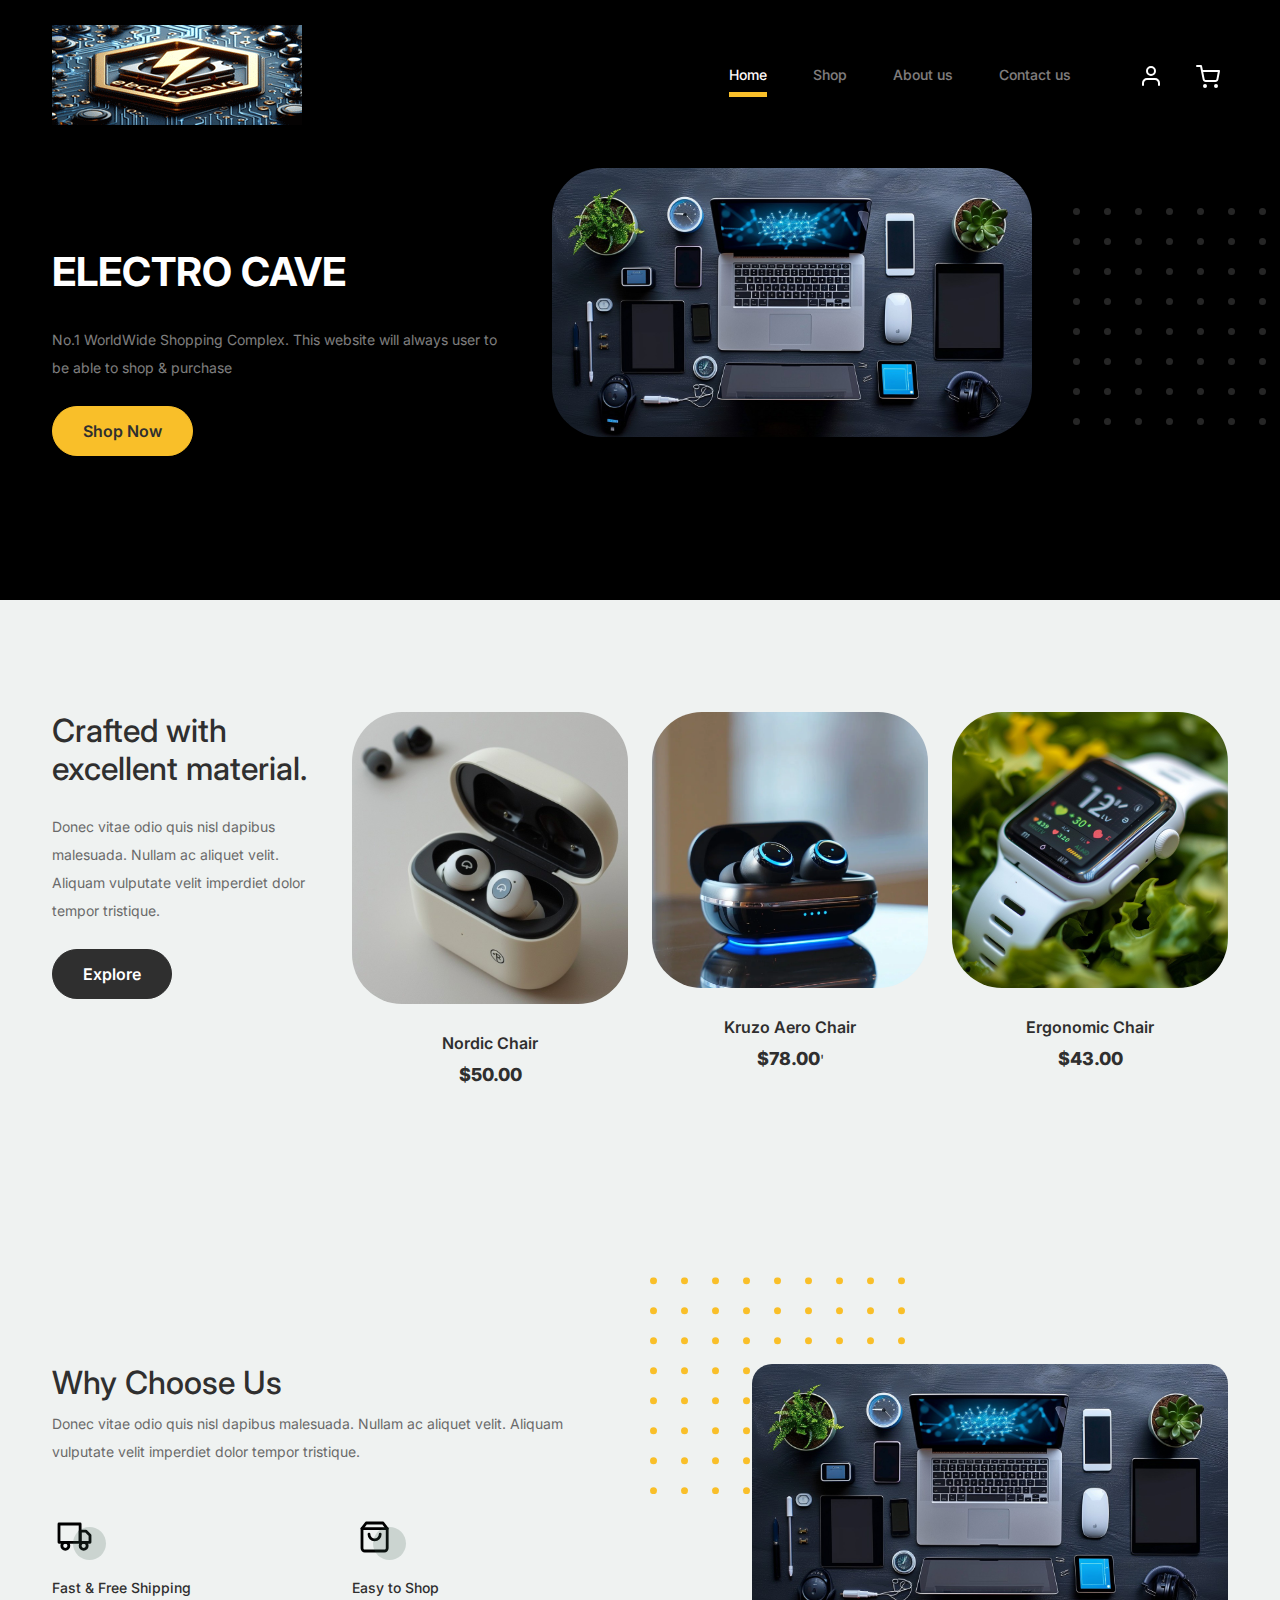
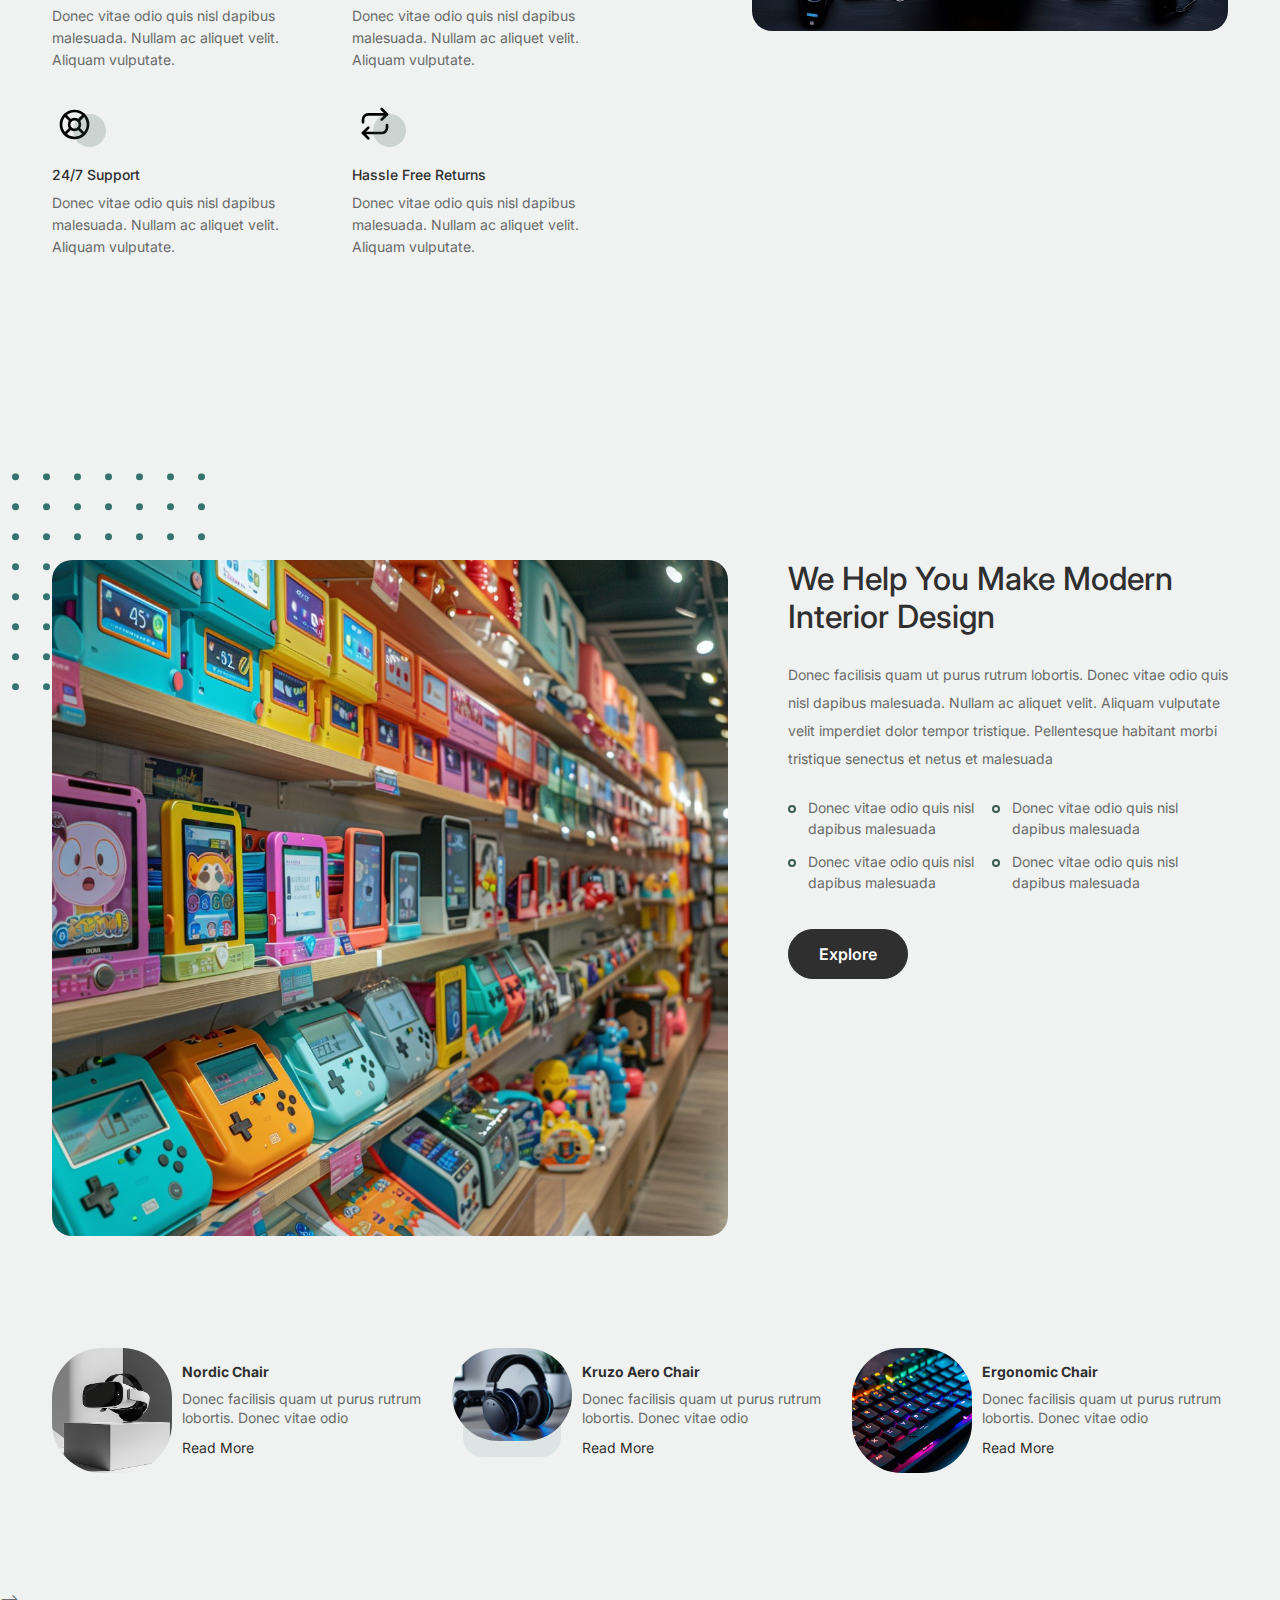
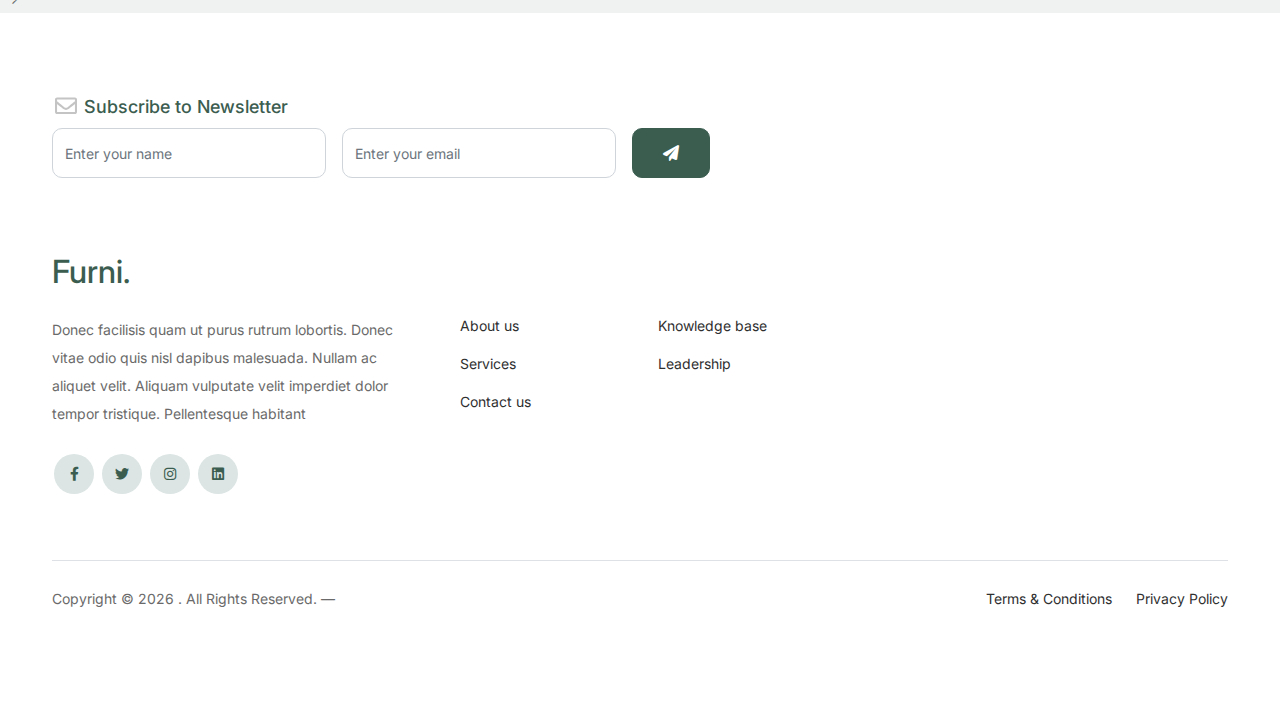
==== commit a2bf6355: "Added Paystack Payment Method" ====
--- a/index.html
+++ b/index.html
@@ -84,8 +84,11 @@
         <div class="row justify-content-between">
           <div class="col-lg-5">
             <div class="intro-excerpt">
-              <h1>ElectroCave <span clsas="d-block">Design Studio</span></h1>
-              <p class="mb-4">No.1 WorldWide Shopping Complex</p>
+              <h1>ELECTRO <span clsas="d-block">CAVE</span></h1>
+              <p class="mb-4">
+                No.1 WorldWide Shopping Complex. This website will always user
+                to be able to shop & purchase
+              </p>
               <p>
                 <a href="shop.html" class="btn btn-secondary me-2">Shop Now</a>
                 <!-- <a href="#" class="btn btn-white-outline">Explore</a> -->
@@ -145,7 +148,7 @@
                 class="img-fluid product-thumbnail"
               />
               <h3 class="product-title">Kruzo Aero Chair</h3>
-              <strong class="product-price">$78.00</strong>
+              <strong class="product-price">$78.00</strong>'
 
               <span class="icon-cross">
                 <img src="images/cross.svg" class="img-fluid" />
